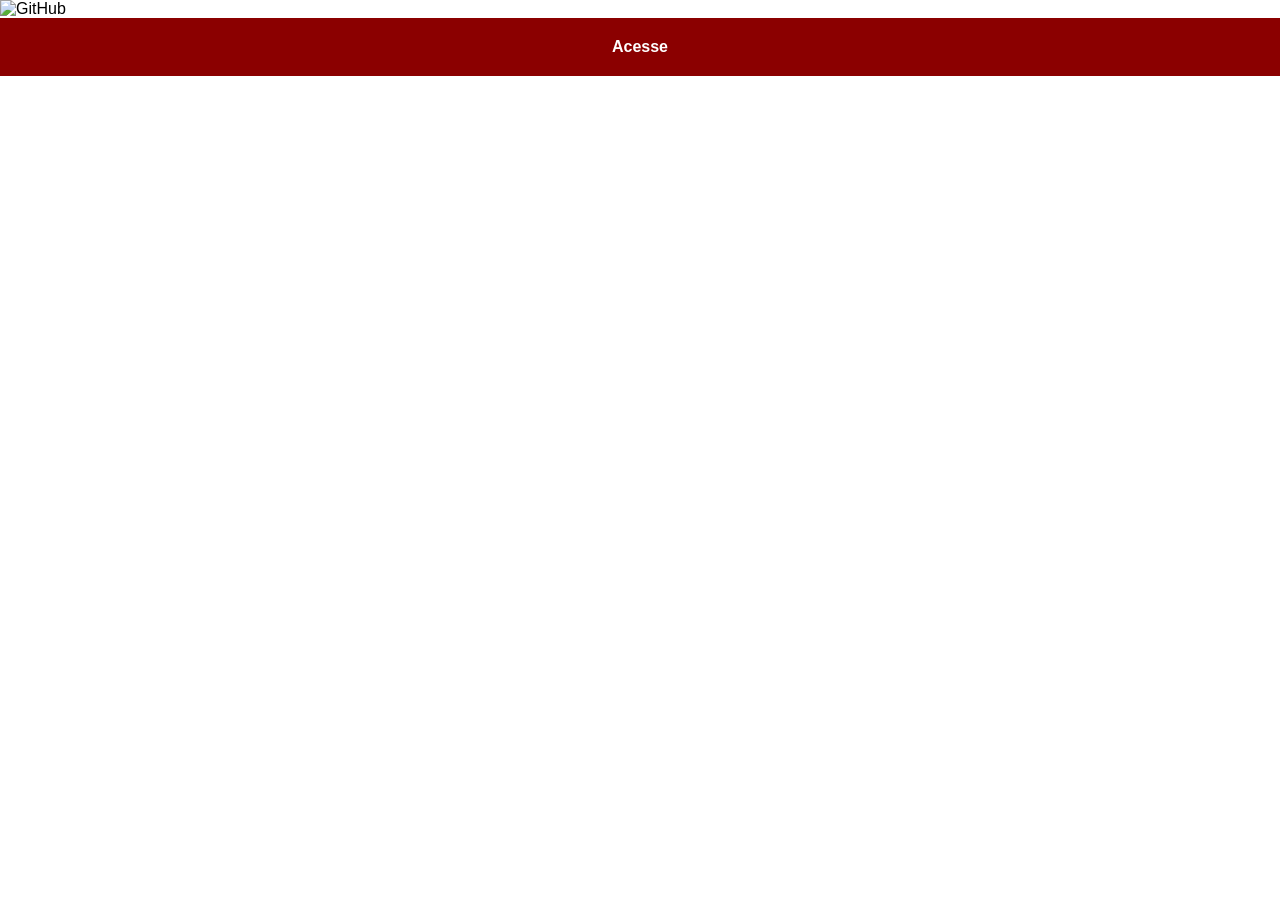
==== github.html @ c959233f "Criando as paginas das redes sociais" ====
<!doctype html>
<html lang="pt-br">
  <head>
    <meta charset="UTF-8" />
    <meta name="viewport" content="width=device-width, initial-scale=1.0" />
    <title>GitHub</title>
    <link rel="stylesheet" href="estilos/social.css" />
  </head>
  <body>
    <img src="imagens/tela-github.jpg" alt="GitHub" />
    <a href="https://github.com/gustavoguanabara" target="_blank">Acesse</a>
  </body>
</html>
---- estilos/social.css ----
@charset "UTF-8";
* {
  margin: 0;
  padding: 0;
  font-family: Arial, Helvetica, sans-serif;
}

::-webkit-scrollbar {
  width: 0px;
  height: 0px;
}

img {
  width: 100vw;
}

a {
  display: block;
  color: white;
  background-color: darkred;
  padding: 20px;
  text-align: center;
  font-weight: bolder;
  text-decoration: none;
}

a:hover {
  background-color: red;
}
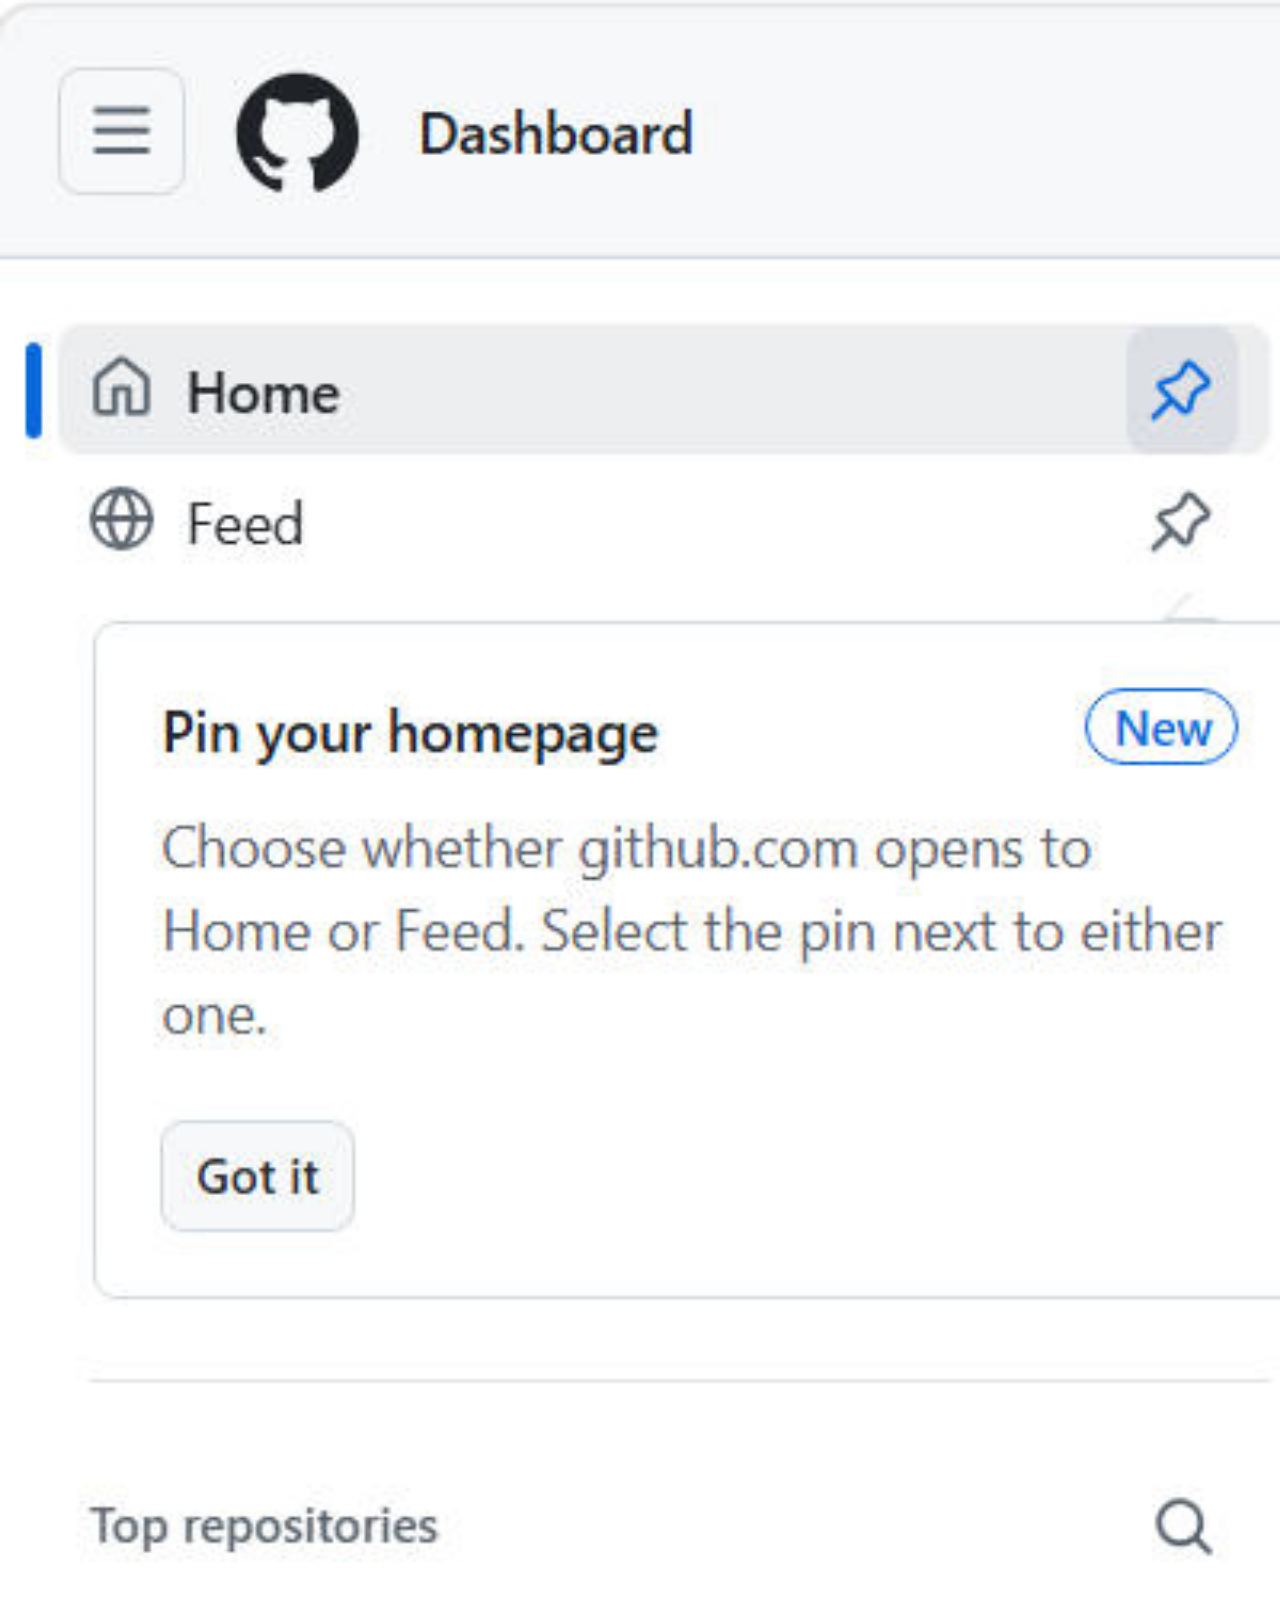
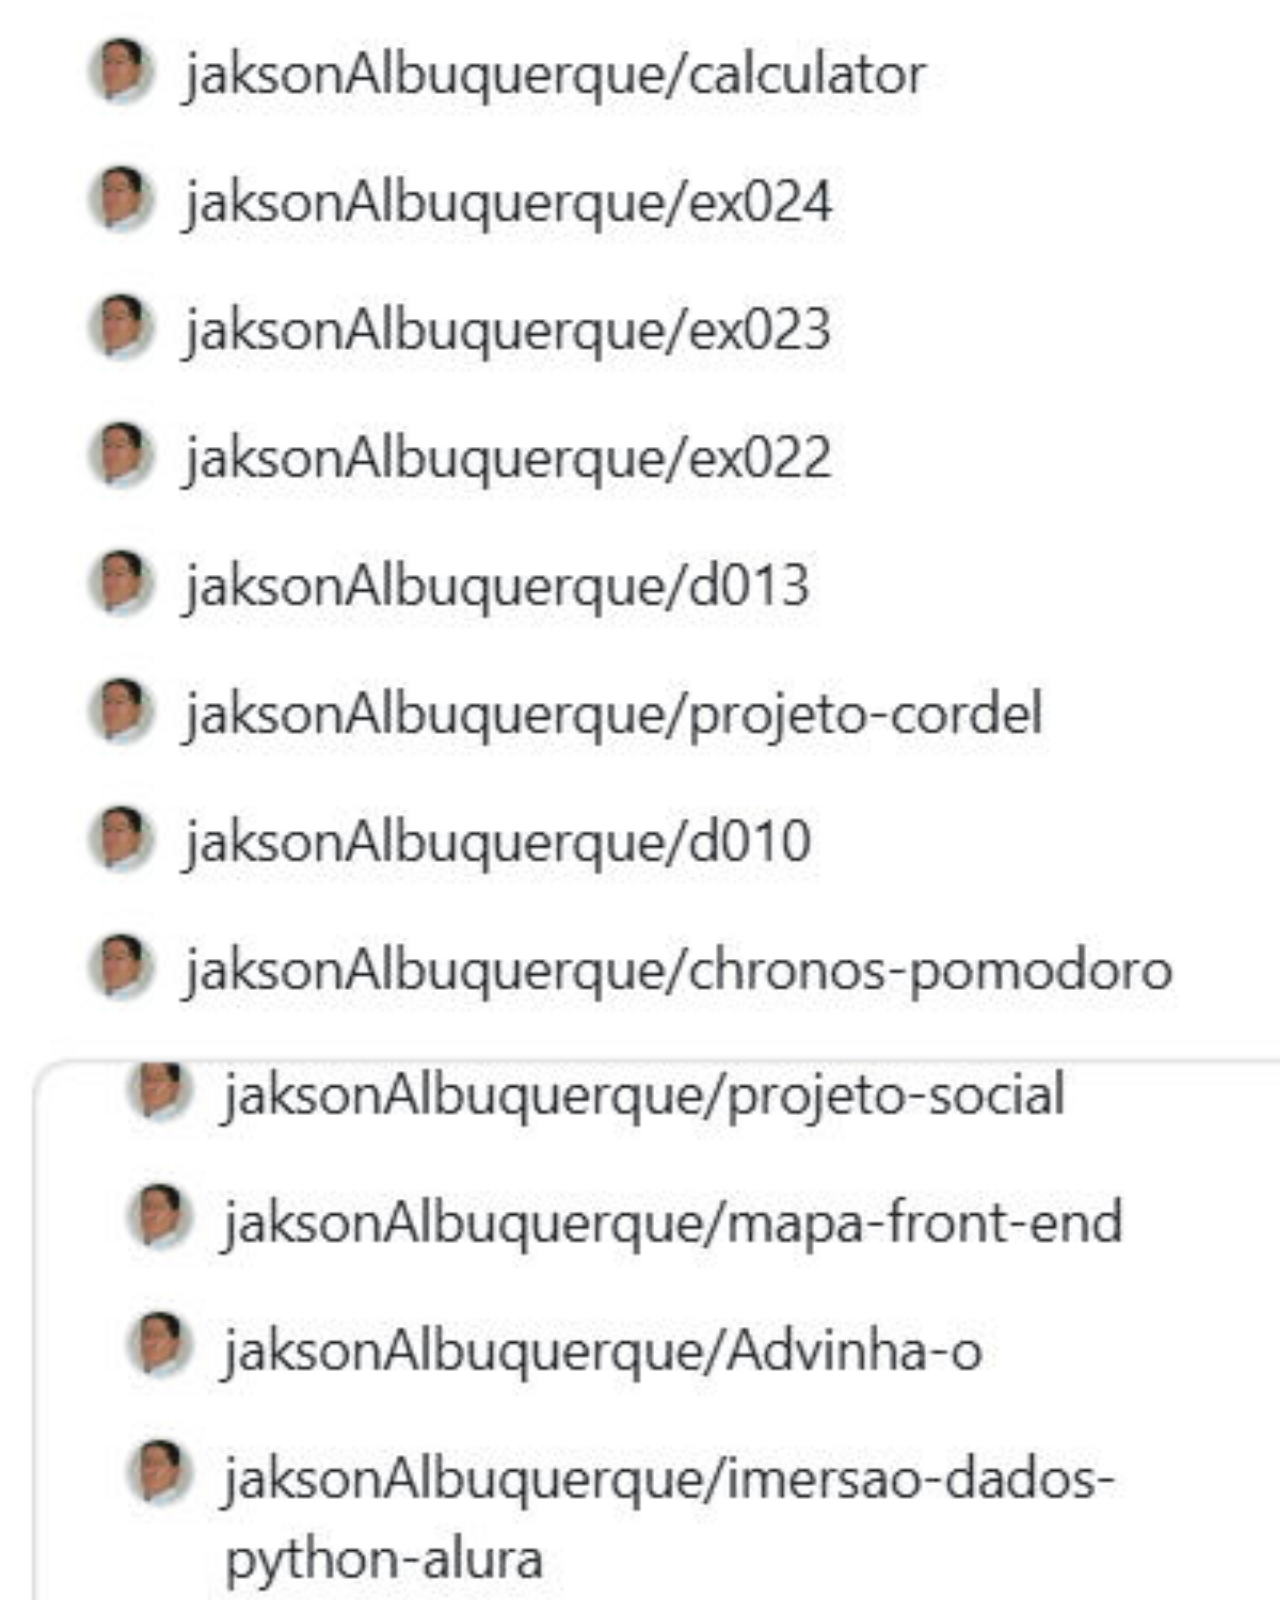
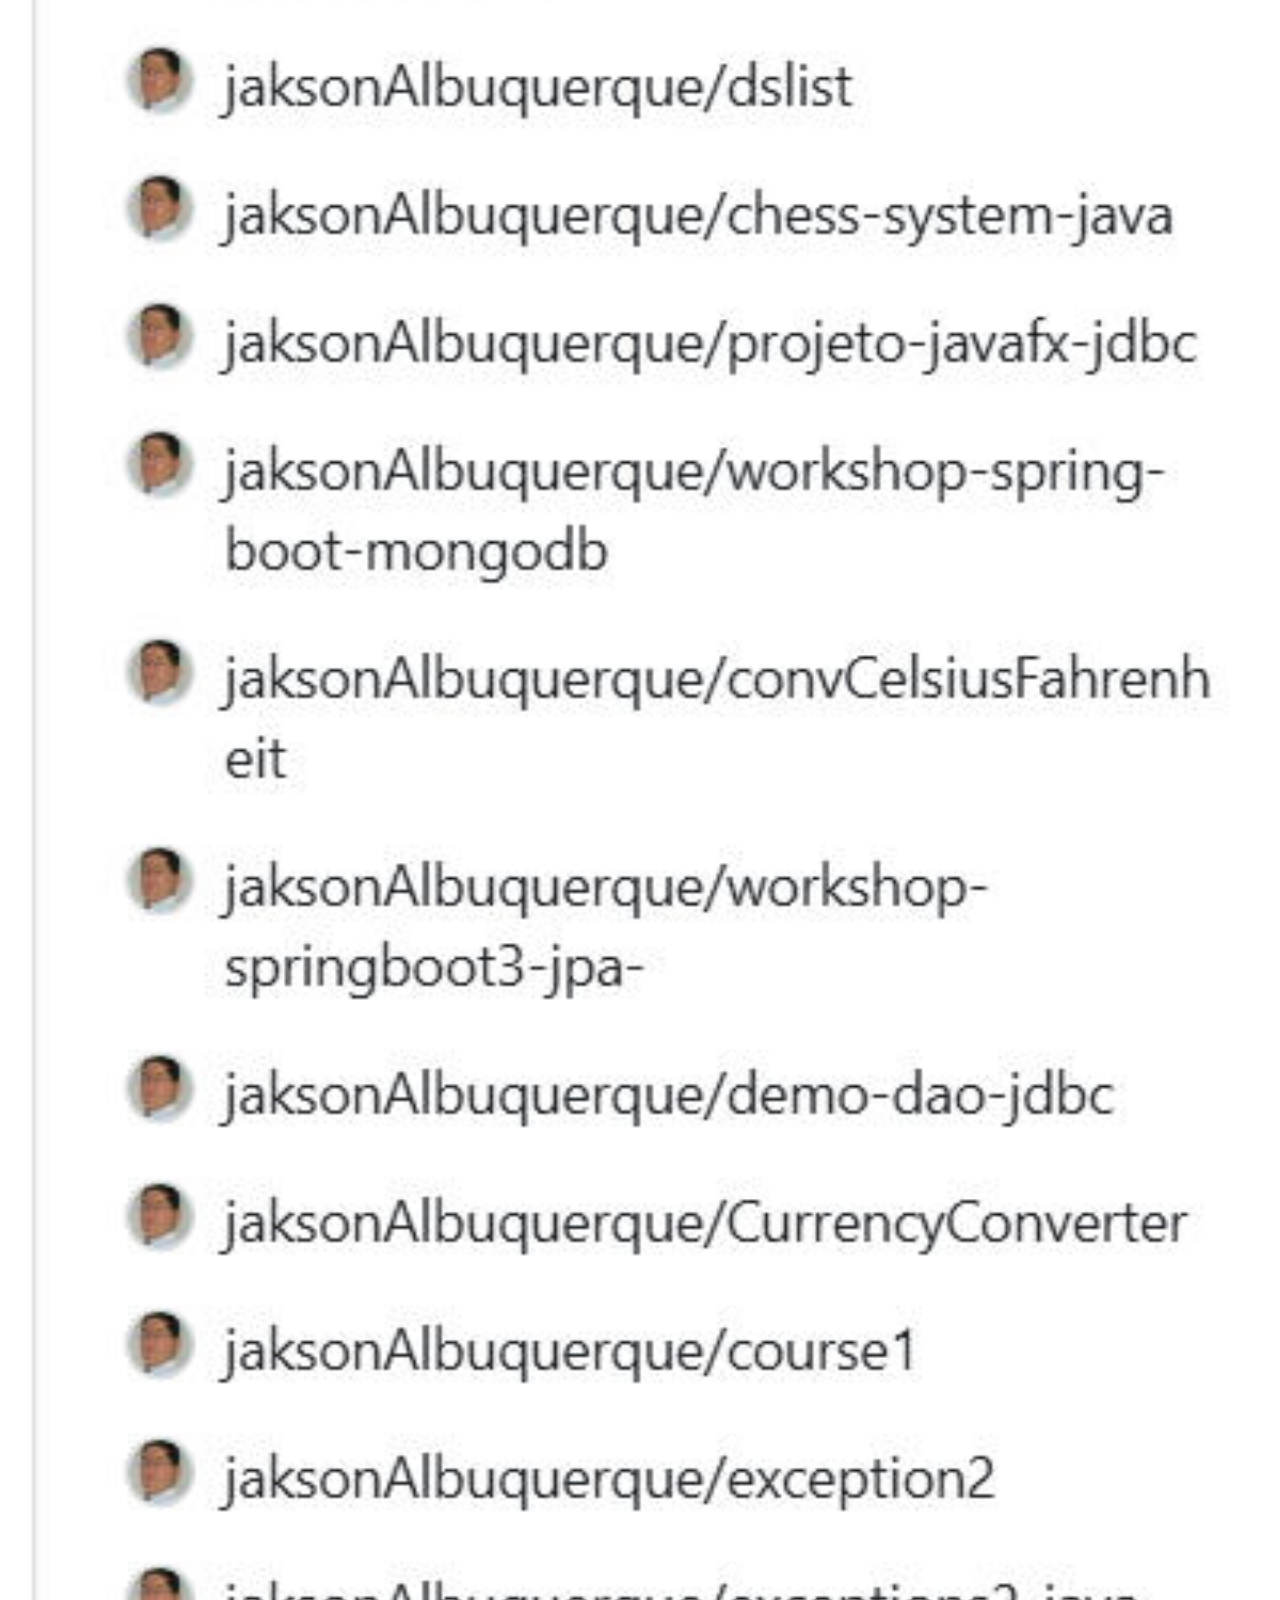
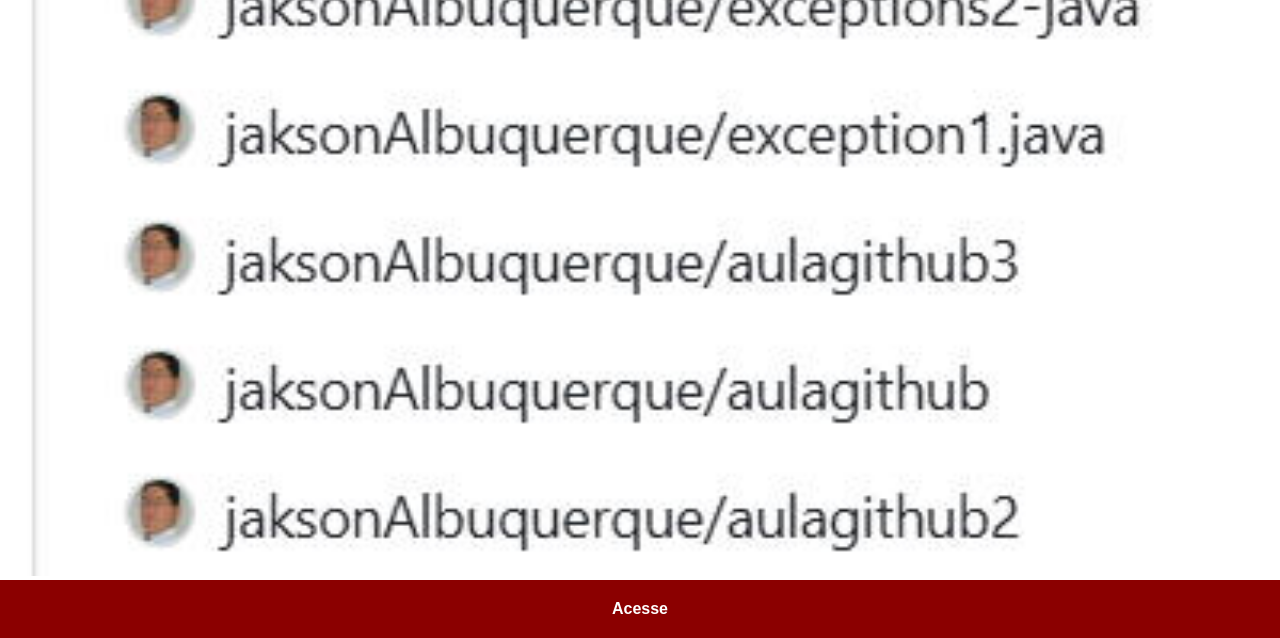
==== commit b11ab0cb: "Ajustes" ====
--- a/github.html
+++ b/github.html
@@ -8,6 +8,6 @@
   </head>
   <body>
     <img src="imagens/tela-github.jpg" alt="GitHub" />
-    <a href="https://github.com/gustavoguanabara" target="_blank">Acesse</a>
+    <a href="https://github.com/jaksonAlbuquerque" target="_blank">Acesse</a>
   </body>
 </html>
